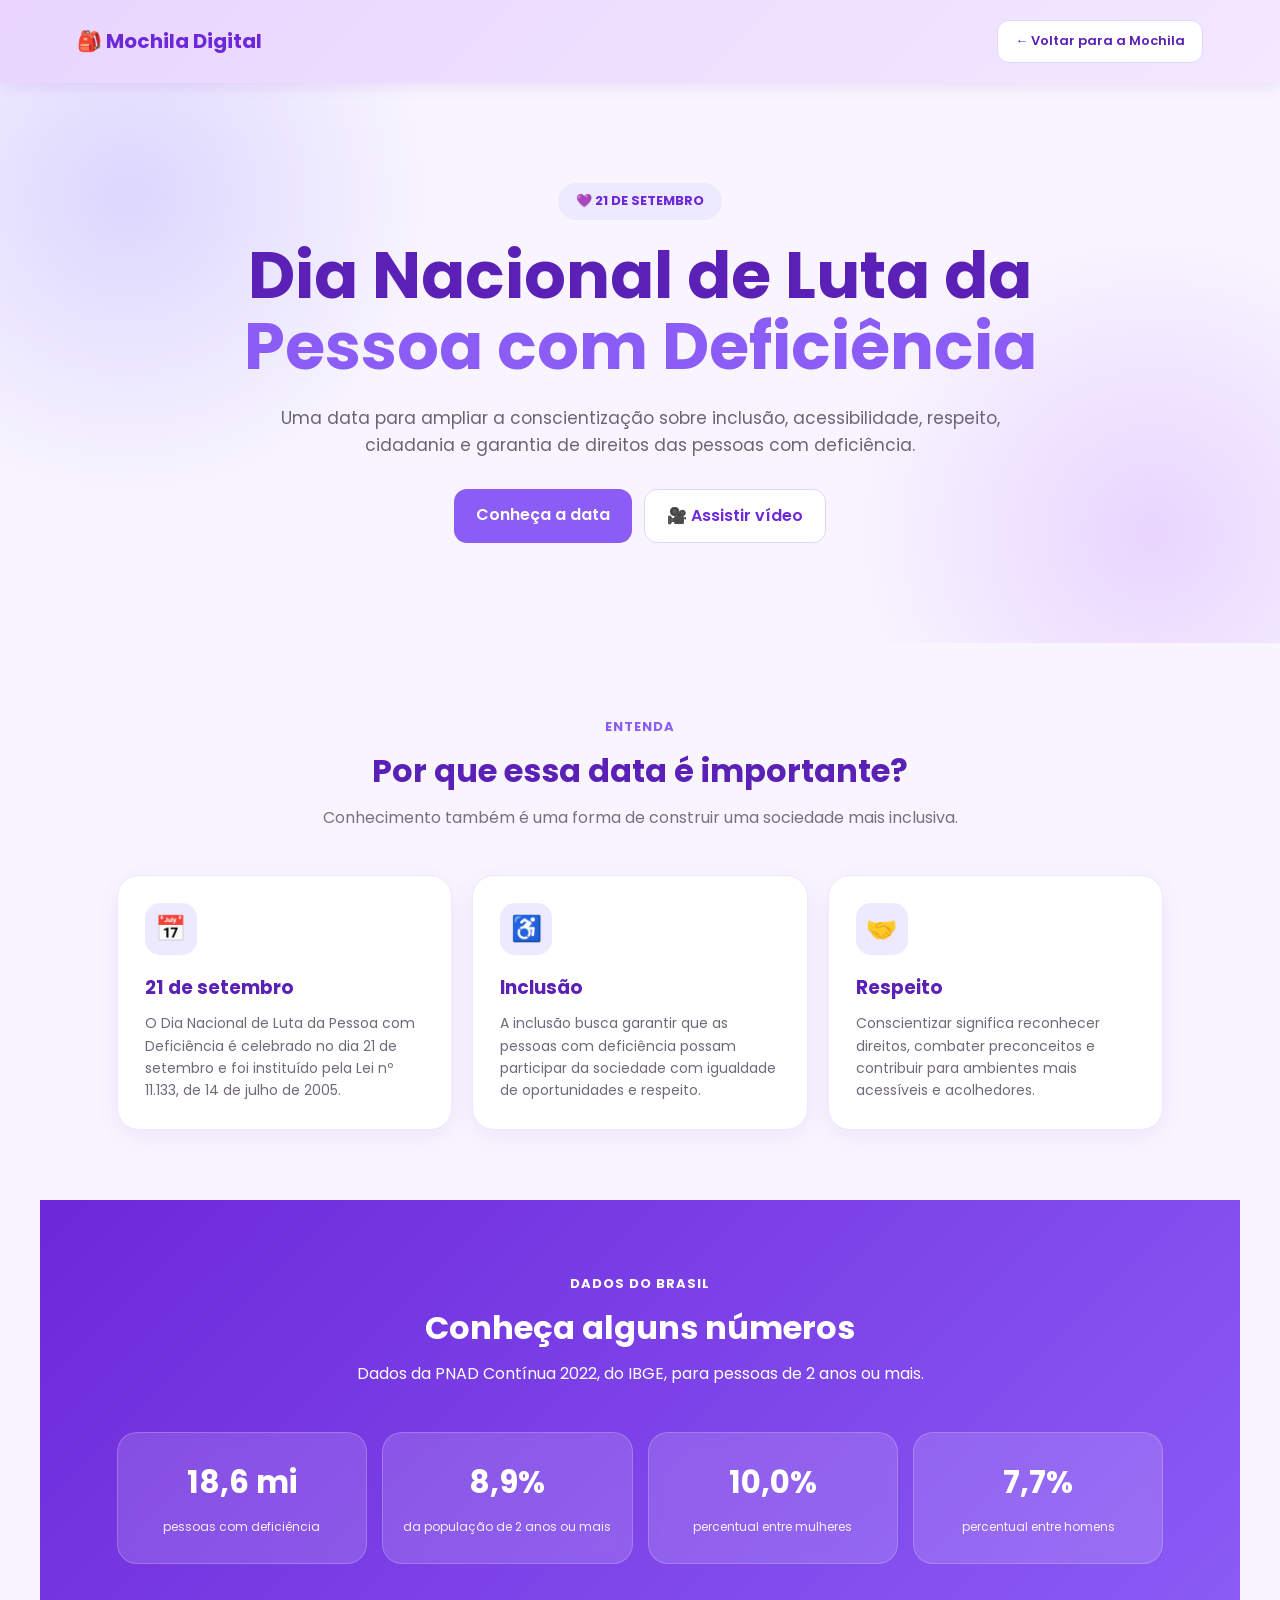
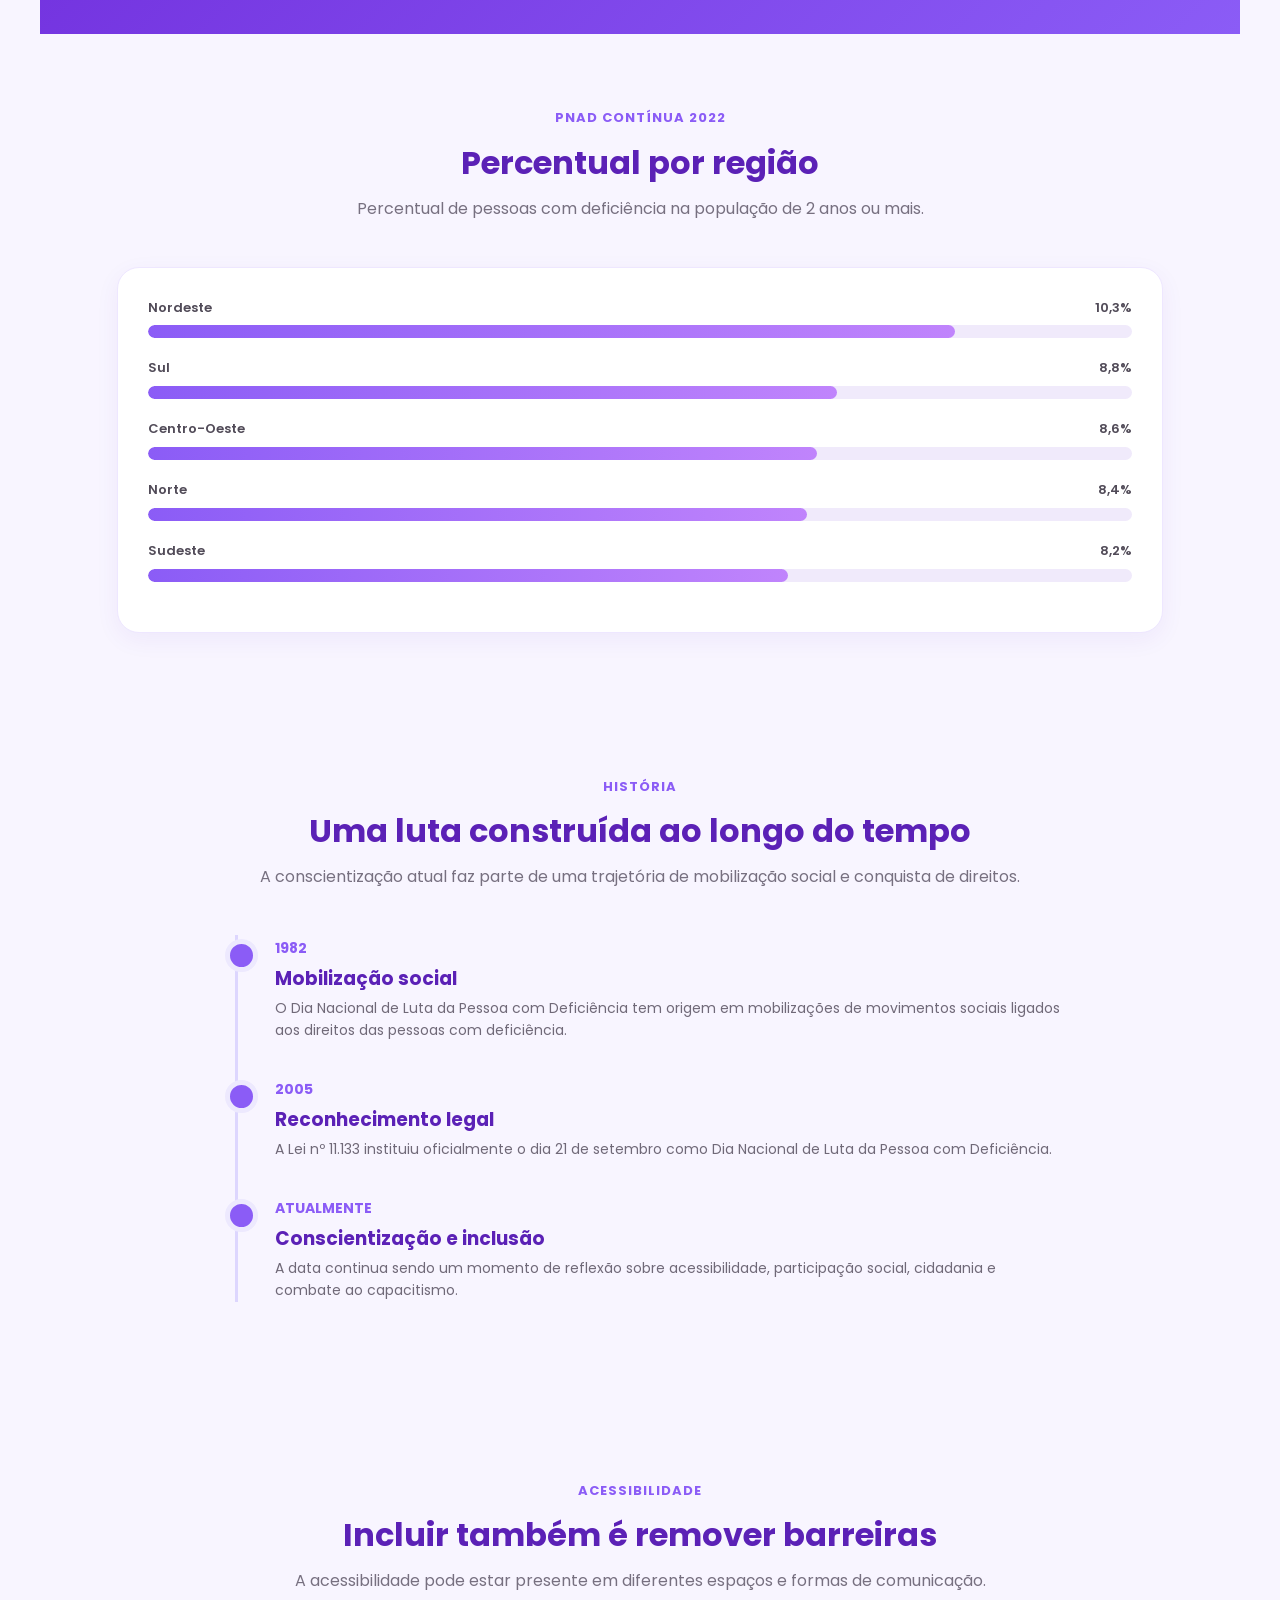
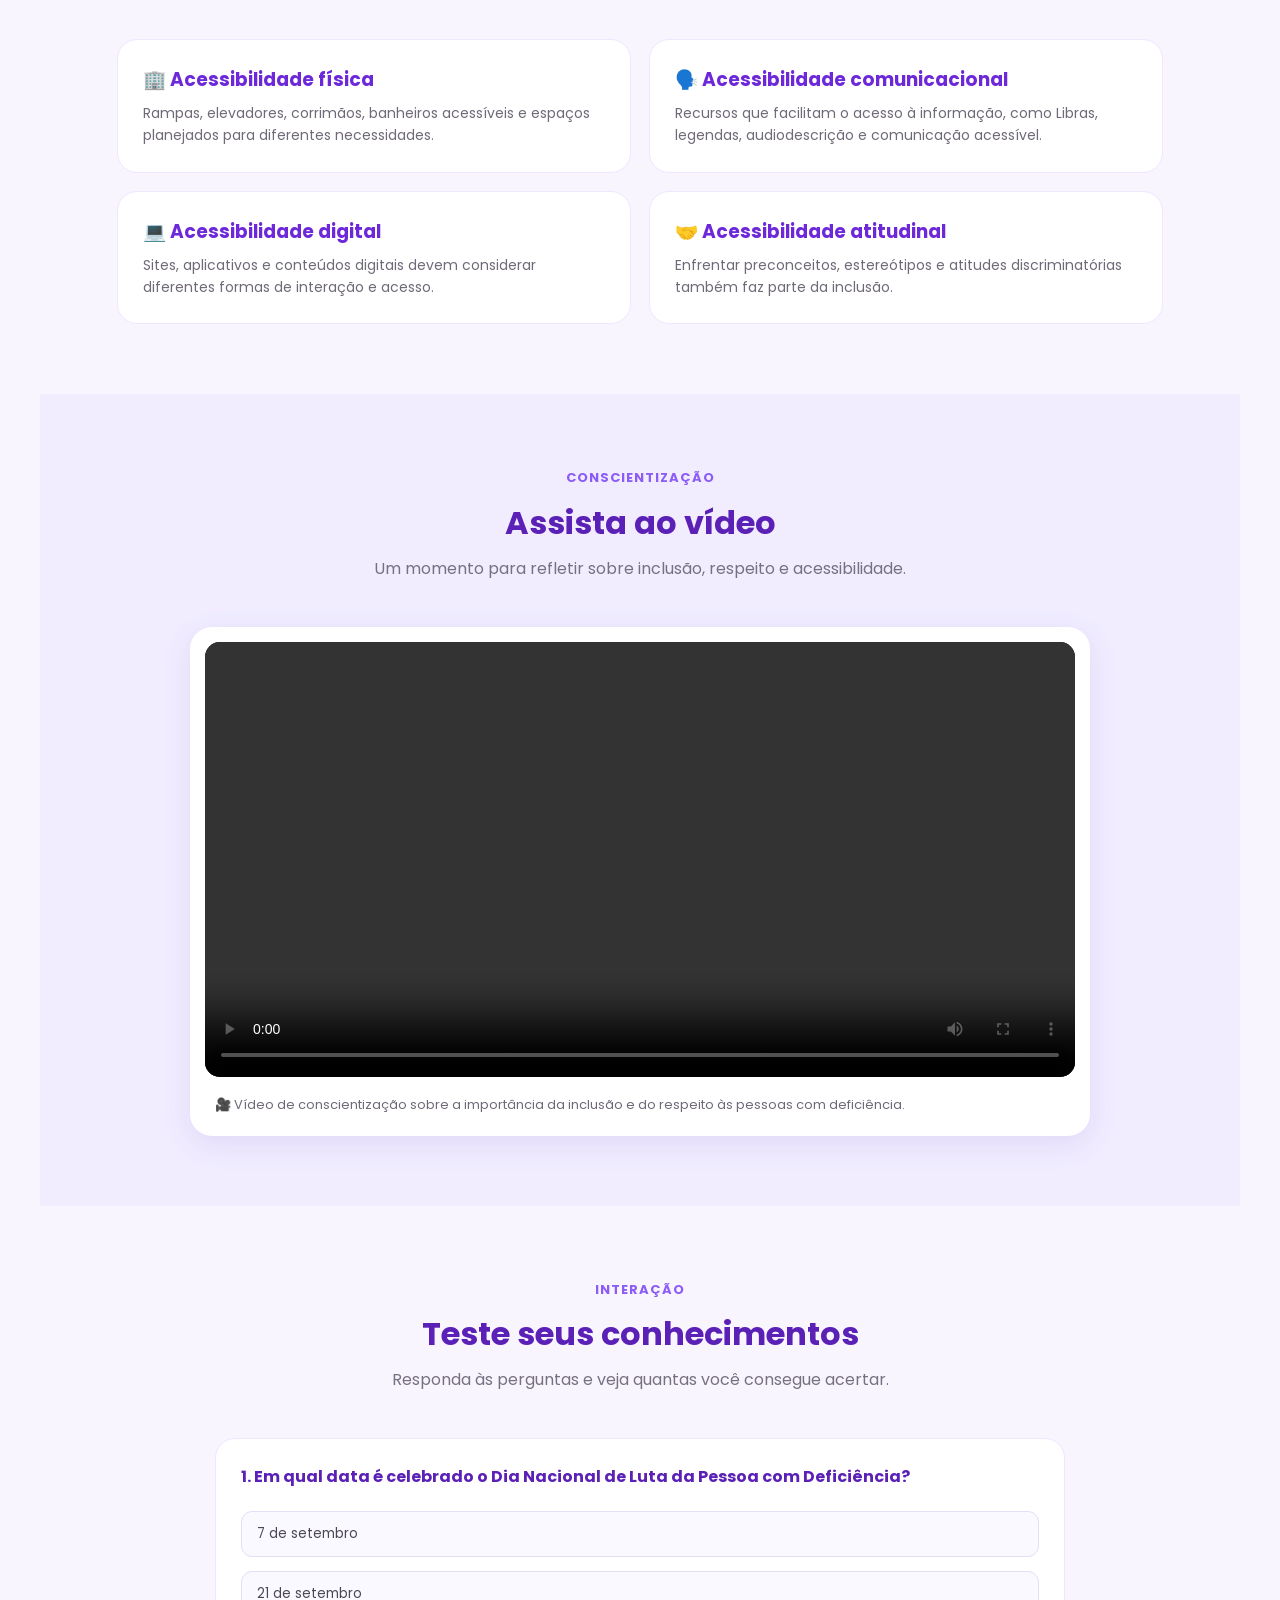
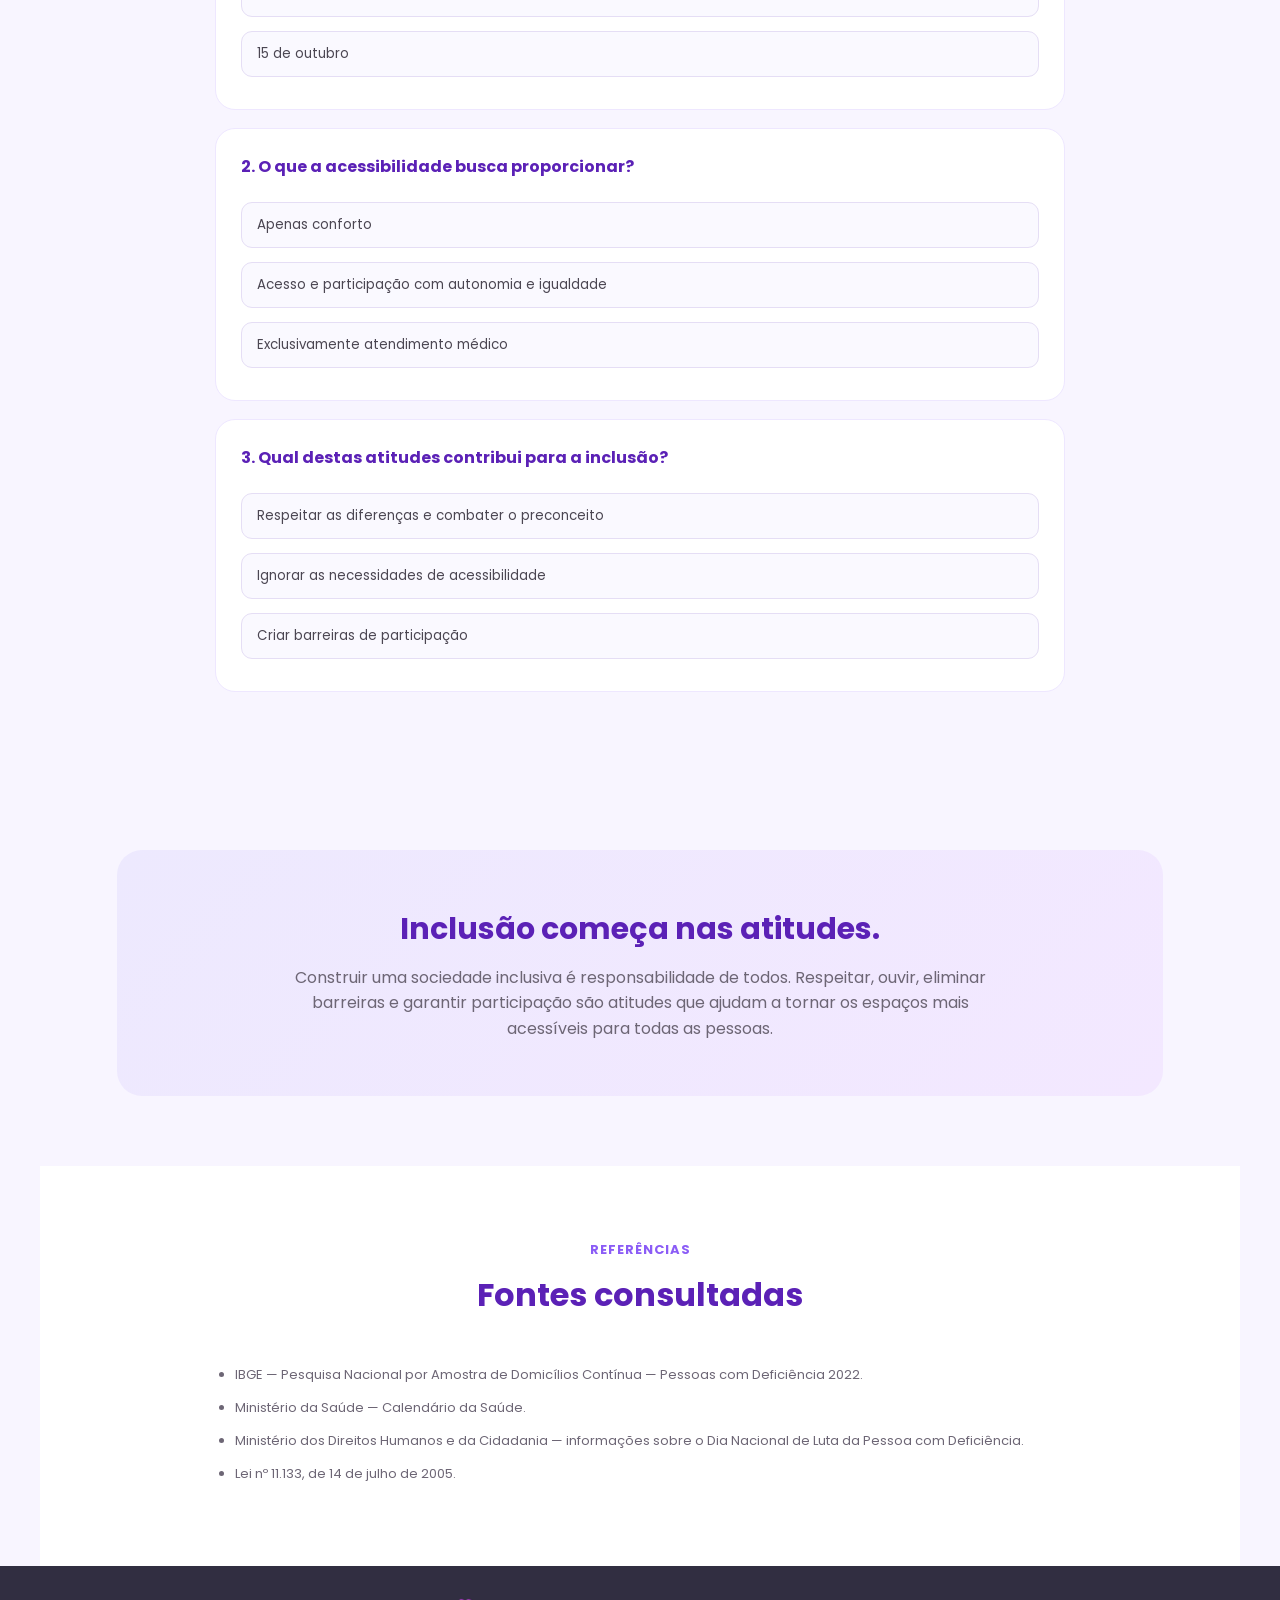
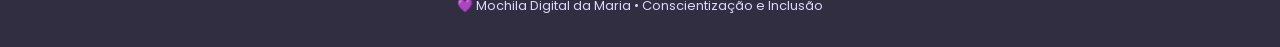
==== conscientizacao.html @ 22b61b8a "Update print statement from 'Hello' to 'Goodbye'" ====
<!DOCTYPE html>
<html lang="pt-BR">

<head>

<meta charset="UTF-8">
<meta name="viewport" content="width=device-width, initial-scale=1.0">

<title>Conscientização e Inclusão | Mochila Digital</title>

<link href="https://fonts.googleapis.com/css2?family=Poppins:wght@300;400;500;600;700&display=swap" rel="stylesheet">

<style>

/* =========================
   CONFIGURAÇÕES GERAIS
========================= */

*{
    margin:0;
    padding:0;
    box-sizing:border-box;
    font-family:'Poppins', sans-serif;
}

html{
    scroll-behavior:smooth;
}

body{
    background:#f8f5ff;
    color:#312e41;
    line-height:1.6;
}


/* =========================
   CABEÇALHO
========================= */

header{
    background:linear-gradient(
        135deg,
        #e9d5ff,
        #f3e8ff
    );

    padding:20px 6%;

    position:sticky;
    top:0;
    z-index:1000;

    box-shadow:
    0 3px 15px rgba(91,33,182,.10);
}

.nav{
    max-width:1250px;
    margin:auto;

    display:flex;
    justify-content:space-between;
    align-items:center;

    gap:20px;
}

.logo{
    color:#6d28d9;
    font-size:20px;
    font-weight:700;
}

.voltar{
    text-decoration:none;
    color:#5b21b6;

    background:white;

    padding:10px 17px;

    border-radius:12px;

    font-size:13px;
    font-weight:600;

    border:1px solid #ddd6fe;

    transition:.2s;
}

.voltar:hover{
    background:#ede9fe;
    transform:translateY(-2px);
}


/* =========================
   HERO
========================= */

.hero{

    min-height:560px;

    display:flex;
    align-items:center;
    justify-content:center;

    text-align:center;

    padding:80px 6%;

    background:

    radial-gradient(
        circle at 10% 20%,
        #ddd6fe 0,
        transparent 25%
    ),

    radial-gradient(
        circle at 90% 80%,
        #e9d5ff 0,
        transparent 25%
    ),

    #f8f5ff;
}

.hero-content{
    max-width:950px;
}

.tag{

    display:inline-block;

    background:#ede9fe;

    color:#6d28d9;

    padding:8px 18px;

    border-radius:30px;

    font-size:13px;
    font-weight:700;

    margin-bottom:20px;
}

.hero h1{

    font-size:clamp(
        36px,
        6vw,
        65px
    );

    line-height:1.1;

    color:#5b21b6;

    margin-bottom:22px;
}

.hero h1 span{
    color:#8b5cf6;
}

.hero p{

    max-width:780px;

    margin:auto;

    color:#6b6475;

    font-size:17px;
}

.hero-buttons{

    margin-top:30px;

    display:flex;

    justify-content:center;

    gap:12px;

    flex-wrap:wrap;
}

.btn{

    display:inline-block;

    text-decoration:none;

    background:#8b5cf6;

    color:white;

    padding:13px 22px;

    border-radius:13px;

    font-weight:600;

    border:none;

    cursor:pointer;

    transition:.2s;
}

.btn:hover{

    background:#7c3aed;

    transform:translateY(-2px);
}

.btn-secundario{

    background:white;

    color:#6d28d9;

    border:1px solid #ddd6fe;
}

.btn-secundario:hover{
    background:#f5f3ff;
}


/* =========================
   CONTAINERS
========================= */

.container{

    max-width:1200px;

    margin:auto;

    padding:70px 6%;
}

.titulo{

    text-align:center;

    margin-bottom:45px;
}

.titulo span{

    color:#8b5cf6;

    font-size:13px;

    font-weight:700;

    text-transform:uppercase;

    letter-spacing:1px;
}

.titulo h2{

    color:#5b21b6;

    font-size:32px;

    margin-top:7px;
}

.titulo p{

    color:#777080;

    margin-top:8px;
}


/* =========================
   CARDS
========================= */

.cards{

    display:grid;

    grid-template-columns:
    repeat(3,1fr);

    gap:20px;
}

.card{

    background:white;

    border:1px solid #eee7ff;

    border-radius:22px;

    padding:27px;

    box-shadow:
    0 7px 25px rgba(91,33,182,.07);

    transition:.25s;
}

.card:hover{

    transform:translateY(-5px);

    box-shadow:
    0 12px 30px rgba(91,33,182,.12);
}

.icone{

    width:52px;
    height:52px;

    display:flex;

    align-items:center;
    justify-content:center;

    border-radius:15px;

    background:#ede9fe;

    font-size:25px;

    margin-bottom:18px;
}

.card h3{

    color:#5b21b6;

    margin-bottom:9px;
}

.card p{

    color:#706978;

    font-size:14px;
}


/* =========================
   ESTATÍSTICAS
========================= */

.estatisticas{

    background:
    linear-gradient(
        135deg,
        #6d28d9,
        #8b5cf6
    );

    color:white;
}

.estatisticas .titulo h2,
.estatisticas .titulo p,
.estatisticas .titulo span{

    color:white;
}

.numeros{

    display:grid;

    grid-template-columns:
    repeat(4,1fr);

    gap:15px;
}

.numero{

    background:
    rgba(255,255,255,.14);

    border:
    1px solid rgba(255,255,255,.20);

    border-radius:20px;

    padding:25px 15px;

    text-align:center;

    backdrop-filter:blur(5px);
}

.numero strong{

    display:block;

    font-size:31px;

    margin-bottom:5px;
}

.numero span{

    font-size:12px;

    opacity:.9;
}


/* =========================
   GRÁFICO
========================= */

.grafico-box{

    background:white;

    padding:30px;

    border-radius:22px;

    border:1px solid #eee7ff;

    box-shadow:
    0 7px 25px rgba(91,33,182,.06);
}

.barra-item{
    margin-bottom:20px;
}

.barra-topo{

    display:flex;

    justify-content:space-between;

    margin-bottom:7px;

    font-size:13px;

    font-weight:600;

    color:#514b58;
}

.barra-fundo{

    width:100%;

    height:13px;

    background:#f0eafb;

    border-radius:20px;

    overflow:hidden;
}

.barra{

    height:100%;

    width:0;

    background:
    linear-gradient(
        90deg,
        #8b5cf6,
        #c084fc
    );

    border-radius:20px;

    transition:
    width 1.2s ease;
}


/* =========================
   LINHA DO TEMPO
========================= */

.linha{

    position:relative;

    max-width:850px;

    margin:auto;
}

.linha::before{

    content:"";

    position:absolute;

    left:20px;

    top:0;

    bottom:0;

    width:3px;

    background:#ddd6fe;
}

.evento{

    position:relative;

    padding-left:60px;

    margin-bottom:35px;
}

.evento::before{

    content:"";

    position:absolute;

    left:10px;

    top:4px;

    width:23px;

    height:23px;

    border-radius:50%;

    background:#8b5cf6;

    border:5px solid #ede9fe;
}

.ano{

    color:#8b5cf6;

    font-weight:700;

    font-size:14px;
}

.evento h3{

    color:#5b21b6;

    margin:3px 0;
}

.evento p{

    color:#706978;

    font-size:14px;
}


/* =========================
   ACESSIBILIDADE
========================= */

.acessibilidade{

    display:grid;

    grid-template-columns:
    repeat(2,1fr);

    gap:18px;
}

.acess-card{

    padding:25px;

    border-radius:20px;

    background:#fff;

    border:1px solid #eee7ff;

    transition:.2s;
}

.acess-card:hover{

    border-color:#c4b5fd;

    transform:translateY(-3px);
}

.acess-card h3{

    color:#6d28d9;

    margin-bottom:7px;
}

.acess-card p{

    font-size:14px;

    color:#706978;
}


/* =========================
   VÍDEO
========================= */

.video-area{

    background:#f1edff;
}

.video-box{

    max-width:900px;

    margin:auto;

    background:white;

    border-radius:22px;

    padding:15px;

    box-shadow:
    0 8px 30px rgba(91,33,182,.10);
}

.video-box video{

    width:100%;

    display:block;

    border-radius:15px;

    background:#171222;
}

.video-legenda{

    padding:18px 10px 5px;

    color:#706978;

    font-size:13px;
}


/* =========================
   QUIZ
========================= */

.quiz{

    max-width:850px;

    margin:auto;
}

.pergunta{

    background:white;

    border:1px solid #eee7ff;

    padding:25px;

    border-radius:20px;

    margin-bottom:18px;
}

.pergunta h3{

    color:#5b21b6;

    font-size:16px;

    margin-bottom:15px;
}

.opcao{

    width:100%;

    text-align:left;

    margin:7px 0;

    background:#faf9ff;

    color:#4b4652;

    border:1px solid #e5def5;

    padding:12px 15px;

    border-radius:11px;

    cursor:pointer;

    transition:.2s;
}

.opcao:hover{

    background:#ede9fe;

    border-color:#c4b5fd;
}

.opcao.certa{

    background:#dcfce7;

    border-color:#86efac;
}

.opcao.errada{

    background:#fee2e2;

    border-color:#fca5a5;
}

.opcao:disabled{

    cursor:default;
}

.resultado{

    text-align:center;

    background:#ede9fe;

    color:#5b21b6;

    padding:20px;

    border-radius:18px;

    margin-top:20px;

    display:none;
}

.resultado strong{

    font-size:25px;
}


/* =========================
   MENSAGEM FINAL
========================= */

.mensagem{

    text-align:center;

    background:
    linear-gradient(
        135deg,
        #ede9fe,
        #f3e8ff
    );

    border-radius:25px;

    padding:55px 25px;
}

.mensagem h2{

    color:#5b21b6;

    font-size:30px;

    margin-bottom:12px;
}

.mensagem p{

    max-width:700px;

    margin:auto;

    color:#6d6675;
}


/* =========================
   FONTES
========================= */

.fontes{

    background:white;
}

.fontes ul{

    max-width:850px;

    margin:auto;

    padding-left:20px;
}

.fontes li{

    margin-bottom:12px;

    color:#6d6675;

    font-size:13px;
}

.fontes a{

    color:#6d28d9;
}


/* =========================
   RODAPÉ
========================= */

footer{

    background:#312e41;

    color:#ddd6fe;

    text-align:center;

    padding:30px 20px;

    font-size:13px;
}


/* =========================
   RESPONSIVO
========================= */

@media(max-width:900px){

    .cards{
        grid-template-columns:1fr;
    }

    .numeros{
        grid-template-columns:
        repeat(2,1fr);
    }

}

@media(max-width:650px){

    .nav{
        flex-direction:column;
    }

    .hero{
        min-height:500px;
        padding:60px 6%;
    }

    .acessibilidade{
        grid-template-columns:1fr;
    }

    .numeros{
        grid-template-columns:
        repeat(2,1fr);
    }

    .container{
        padding:55px 6%;
    }

}

</style>

</head>


<body>


<!-- =========================
     CABEÇALHO
========================= -->

<header>

    <div class="nav">

        <div class="logo">
            🎒 Mochila Digital
        </div>

        <a
            href="index.html"
            class="voltar"
        >
            ← Voltar para a Mochila
        </a>

    </div>

</header>


<!-- =========================
     HERO
========================= -->

<section class="hero">

    <div class="hero-content">

        <span class="tag">
            💜 21 DE SETEMBRO
        </span>

        <h1>
            Dia Nacional de Luta da
            <span>Pessoa com Deficiência</span>
        </h1>

        <p>
            Uma data para ampliar a conscientização sobre
            inclusão, acessibilidade, respeito, cidadania
            e garantia de direitos das pessoas com deficiência.
        </p>

        <div class="hero-buttons">

            <a
                href="#sobre"
                class="btn"
            >
                Conheça a data
            </a>

            <a
                href="#video"
                class="btn btn-secundario"
            >
                🎥 Assistir vídeo
            </a>

        </div>

    </div>

</section>


<!-- =========================
     SOBRE A DATA
========================= -->

<section
    class="container"
    id="sobre"
>

    <div class="titulo">

        <span>ENTENDA</span>

        <h2>
            Por que essa data é importante?
        </h2>

        <p>
            Conhecimento também é uma forma de construir
            uma sociedade mais inclusiva.
        </p>

    </div>


    <div class="cards">


        <div class="card">

            <div class="icone">
                📅
            </div>

            <h3>
                21 de setembro
            </h3>

            <p>
                O Dia Nacional de Luta da Pessoa com Deficiência
                é celebrado no dia 21 de setembro e foi instituído
                pela Lei nº 11.133, de 14 de julho de 2005.
            </p>

        </div>


        <div class="card">

            <div class="icone">
                ♿
            </div>

            <h3>
                Inclusão
            </h3>

            <p>
                A inclusão busca garantir que as pessoas com
                deficiência possam participar da sociedade com
                igualdade de oportunidades e respeito.
            </p>

        </div>


        <div class="card">

            <div class="icone">
                🤝
            </div>

            <h3>
                Respeito
            </h3>

            <p>
                Conscientizar significa reconhecer direitos,
                combater preconceitos e contribuir para ambientes
                mais acessíveis e acolhedores.
            </p>

        </div>


    </div>

</section>


<!-- =========================
     ESTATÍSTICAS
========================= -->

<section class="container estatisticas">

    <div class="titulo">

        <span>
            DADOS DO BRASIL
        </span>

        <h2>
            Conheça alguns números
        </h2>

        <p>
            Dados da PNAD Contínua 2022, do IBGE,
            para pessoas de 2 anos ou mais.
        </p>

    </div>


    <div class="numeros">


        <div class="numero">

            <strong>
                18,6 mi
            </strong>

            <span>
                pessoas com deficiência
            </span>

        </div>


        <div class="numero">

            <strong>
                8,9%
            </strong>

            <span>
                da população de 2 anos ou mais
            </span>

        </div>


        <div class="numero">

            <strong>
                10,0%
            </strong>

            <span>
                percentual entre mulheres
            </span>

        </div>


        <div class="numero">

            <strong>
                7,7%
            </strong>

            <span>
                percentual entre homens
            </span>

        </div>


    </div>

</section>


<!-- =========================
     GRÁFICO
========================= -->

<section class="container">

    <div class="titulo">

        <span>
            PNAD CONTÍNUA 2022
        </span>

        <h2>
            Percentual por região
        </h2>

        <p>
            Percentual de pessoas com deficiência
            na população de 2 anos ou mais.
        </p>

    </div>


    <div class="grafico-box">


        <div class="barra-item">

            <div class="barra-topo">

                <span>
                    Nordeste
                </span>

                <span>
                    10,3%
                </span>

            </div>

            <div class="barra-fundo">

                <div
                    class="barra"
                    data-width="82%"
                ></div>

            </div>

        </div>


        <div class="barra-item">

            <div class="barra-topo">

                <span>
                    Sul
                </span>

                <span>
                    8,8%
                </span>

            </div>

            <div class="barra-fundo">

                <div
                    class="barra"
                    data-width="70%"
                ></div>

            </div>

        </div>


        <div class="barra-item">

            <div class="barra-topo">

                <span>
                    Centro-Oeste
                </span>

                <span>
                    8,6%
                </span>

            </div>

            <div class="barra-fundo">

                <div
                    class="barra"
                    data-width="68%"
                ></div>

            </div>

        </div>


        <div class="barra-item">

            <div class="barra-topo">

                <span>
                    Norte
                </span>

                <span>
                    8,4%
                </span>

            </div>

            <div class="barra-fundo">

                <div
                    class="barra"
                    data-width="67%"
                ></div>

            </div>

        </div>


        <div class="barra-item">

            <div class="barra-topo">

                <span>
                    Sudeste
                </span>

                <span>
                    8,2%
                </span>

            </div>

            <div class="barra-fundo">

                <div
                    class="barra"
                    data-width="65%"
                ></div>

            </div>

        </div>


    </div>

</section>


<!-- =========================
     LINHA DO TEMPO
========================= -->

<section class="container">

    <div class="titulo">

        <span>
            HISTÓRIA
        </span>

        <h2>
            Uma luta construída ao longo do tempo
        </h2>

        <p>
            A conscientização atual faz parte de uma trajetória
            de mobilização social e conquista de direitos.
        </p>

    </div>


    <div class="linha">


        <div class="evento">

            <span class="ano">
                1982
            </span>

            <h3>
                Mobilização social
            </h3>

            <p>
                O Dia Nacional de Luta da Pessoa com Deficiência
                tem origem em mobilizações de movimentos sociais
                ligados aos direitos das pessoas com deficiência.
            </p>

        </div>


        <div class="evento">

            <span class="ano">
                2005
            </span>

            <h3>
                Reconhecimento legal
            </h3>

            <p>
                A Lei nº 11.133 instituiu oficialmente o dia
                21 de setembro como Dia Nacional de Luta da
                Pessoa com Deficiência.
            </p>

        </div>


        <div class="evento">

            <span class="ano">
                ATUALMENTE
            </span>

            <h3>
                Conscientização e inclusão
            </h3>

            <p>
                A data continua sendo um momento de reflexão
                sobre acessibilidade, participação social,
                cidadania e combate ao capacitismo.
            </p>

        </div>


    </div>

</section>


<!-- =========================
     ACESSIBILIDADE
========================= -->

<section class="container">

    <div class="titulo">

        <span>
            ACESSIBILIDADE
        </span>

        <h2>
            Incluir também é remover barreiras
        </h2>

        <p>
            A acessibilidade pode estar presente em diferentes
            espaços e formas de comunicação.
        </p>

    </div>


    <div class="acessibilidade">


        <div class="acess-card">

            <h3>
                🏢 Acessibilidade física
            </h3>

            <p>
                Rampas, elevadores, corrimãos, banheiros acessíveis
                e espaços planejados para diferentes necessidades.
            </p>

        </div>


        <div class="acess-card">

            <h3>
                🗣️ Acessibilidade comunicacional
            </h3>

            <p>
                Recursos que facilitam o acesso à informação,
                como Libras, legendas, audiodescrição e comunicação
                acessível.
            </p>

        </div>


        <div class="acess-card">

            <h3>
                💻 Acessibilidade digital
            </h3>

            <p>
                Sites, aplicativos e conteúdos digitais devem
                considerar diferentes formas de interação e acesso.
            </p>

        </div>


        <div class="acess-card">

            <h3>
                🤝 Acessibilidade atitudinal
            </h3>

            <p>
                Enfrentar preconceitos, estereótipos e atitudes
                discriminatórias também faz parte da inclusão.
            </p>

        </div>


    </div>

</section>


<!-- =========================
     VÍDEO
========================= -->

<section
    class="container video-area"
    id="video"
>

    <div class="titulo">

        <span>
            CONSCIENTIZAÇÃO
        </span>

        <h2>
            Assista ao vídeo
        </h2>

        <p>
            Um momento para refletir sobre inclusão,
            respeito e acessibilidade.
        </p>

    </div>


    <div class="video-box">

        <!--
            COLOQUE O VÍDEO NA MESMA PASTA
            DESTE ARQUIVO.

            NOME DO ARQUIVO:
            video-conscientizacao.mp4
        -->

        <video controls>

            <source
                src="video-conscientizacao.mp4"
                type="video/mp4"
            >

            Seu navegador não consegue reproduzir este vídeo.

        </video>


        <div class="video-legenda">

            🎥 Vídeo de conscientização sobre a importância
            da inclusão e do respeito às pessoas com deficiência.

        </div>

    </div>

</section>


<!-- =========================
     QUIZ
========================= -->

<section class="container">

    <div class="titulo">

        <span>
            INTERAÇÃO
        </span>

        <h2>
            Teste seus conhecimentos
        </h2>

        <p>
            Responda às perguntas e veja quantas você consegue acertar.
        </p>

    </div>


    <div class="quiz">


        <div class="pergunta">

            <h3>
                1. Em qual data é celebrado o Dia Nacional de
                Luta da Pessoa com Deficiência?
            </h3>


            <button
                class="opcao"
                onclick="responder(this,false)"
            >
                7 de setembro
            </button>


            <button
                class="opcao"
                onclick="responder(this,true)"
            >
                21 de setembro
            </button>


            <button
                class="opcao"
                onclick="responder(this,false)"
            >
                15 de outubro
            </button>

        </div>


        <div class="pergunta">

            <h3>
                2. O que a acessibilidade busca proporcionar?
            </h3>


            <button
                class="opcao"
                onclick="responder(this,false)"
            >
                Apenas conforto
            </button>


            <button
                class="opcao"
                onclick="responder(this,true)"
            >
                Acesso e participação com autonomia e igualdade
            </button>


            <button
                class="opcao"
                onclick="responder(this,false)"
            >
                Exclusivamente atendimento médico
            </button>

        </div>


        <div class="pergunta">

            <h3>
                3. Qual destas atitudes contribui para a inclusão?
            </h3>


            <button
                class="opcao"
                onclick="responder(this,true)"
            >
                Respeitar as diferenças e combater o preconceito
            </button>


            <button
                class="opcao"
                onclick="responder(this,false)"
            >
                Ignorar as necessidades de acessibilidade
            </button>


            <button
                class="opcao"
                onclick="responder(this,false)"
            >
                Criar barreiras de participação
            </button>

        </div>


        <div
            class="resultado"
            id="resultado"
        >

            Você acertou:

            <strong id="pontuacao">
                0
            </strong>

            de 3 perguntas! 💜

        </div>


    </div>

</section>


<!-- =========================
     MENSAGEM FINAL
========================= -->

<section class="container">

    <div class="mensagem">

        <h2>
            Inclusão começa nas atitudes.
        </h2>

        <p>
            Construir uma sociedade inclusiva é responsabilidade
            de todos. Respeitar, ouvir, eliminar barreiras e
            garantir participação são atitudes que ajudam a tornar
            os espaços mais acessíveis para todas as pessoas.
        </p>

    </div>

</section>


<!-- =========================
     FONTES
========================= -->

<section class="container fontes">

    <div class="titulo">

        <span>
            REFERÊNCIAS
        </span>

        <h2>
            Fontes consultadas
        </h2>

    </div>


    <ul>

        <li>
            IBGE — Pesquisa Nacional por Amostra de Domicílios
            Contínua — Pessoas com Deficiência 2022.
        </li>

        <li>
            Ministério da Saúde — Calendário da Saúde.
        </li>

        <li>
            Ministério dos Direitos Humanos e da Cidadania —
            informações sobre o Dia Nacional de Luta da Pessoa
            com Deficiência.
        </li>

        <li>
            Lei nº 11.133, de 14 de julho de 2005.
        </li>

    </ul>

</section>


<!-- =========================
     RODAPÉ
========================= -->

<footer>

    💜 Mochila Digital da Maria • Conscientização e Inclusão

</footer>


<script>

/* =========================
   ANIMAÇÃO DAS BARRAS
========================= */

const barras =
document.querySelectorAll(".barra");


const observador =
new IntersectionObserver(

    (entradas)=>{

        entradas.forEach(
            (entrada)=>{

                if(
                    entrada.isIntersecting
                ){

                    entrada.target.style.width =
                        entrada.target.dataset.width;

                }

            }
        );

    },

    {
        threshold:.3
    }

);


barras.forEach(
    (barra)=>{

        observador.observe(barra);

    }
);


/* =========================
   QUIZ
========================= */

let pontos = 0;

let respondidas = 0;


function responder(
    botao,
    certa
){

    const pergunta =
        botao.parentElement;


    if(
        pergunta.dataset.respondida === "true"
    ){

        return;

    }


    pergunta.dataset.respondida =
        "true";


    respondidas++;


    const botoes =
        pergunta.querySelectorAll(
            ".opcao"
        );


    botoes.forEach(
        (item)=>{

            item.disabled = true;

        }
    );


    if(certa){

        botao.classList.add(
            "certa"
        );

        pontos++;

    }

    else{

        botao.classList.add(
            "errada"
        );


        botoes.forEach(
            (item)=>{

                const acao =
                    item.getAttribute(
                        "onclick"
                    );


                if(
                    acao &&
                    acao.includes("true")
                ){

                    item.classList.add(
                        "certa"
                    );

                }

            }
        );

    }


    if(
        respondidas === 3
    ){

        document.getElementById(
            "pontuacao"
        ).textContent = pontos;


        document.getElementById(
            "resultado"
        ).style.display =
            "block";

    }

}

</script>


</body>

</html>
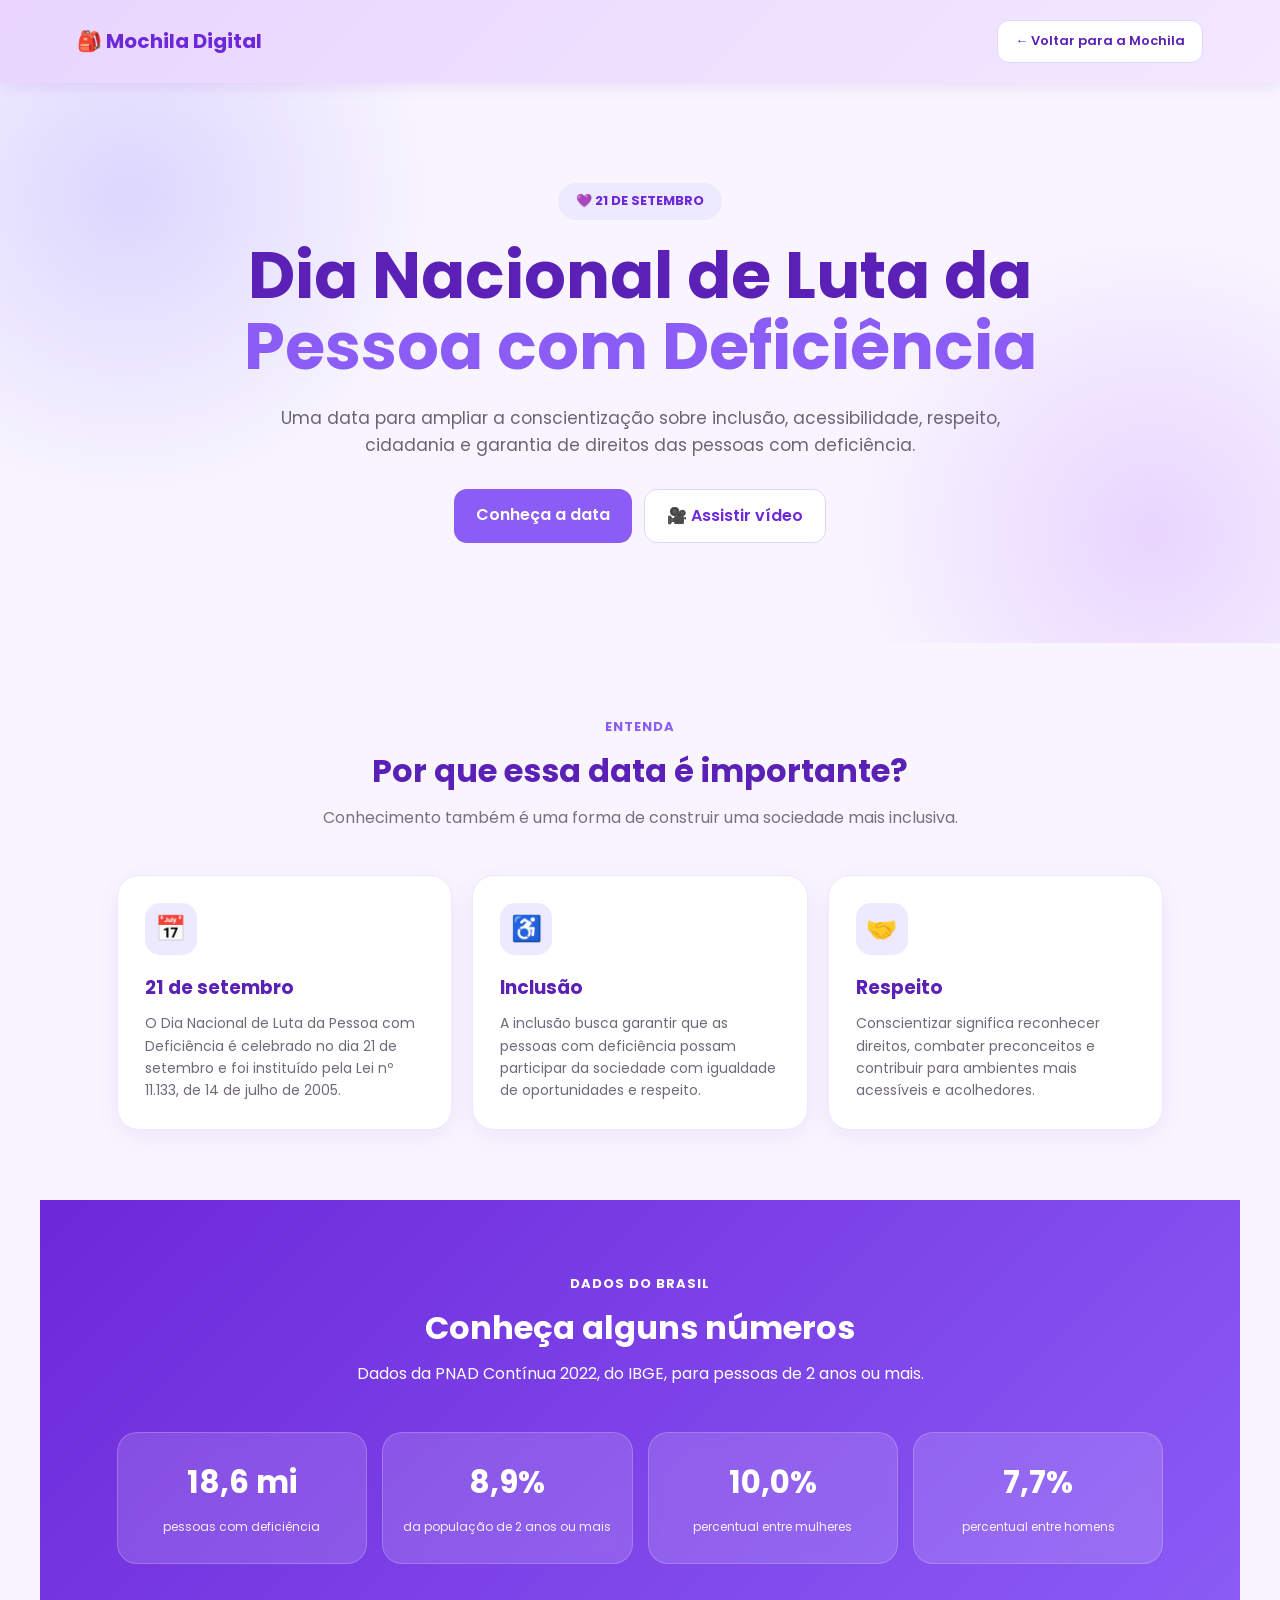
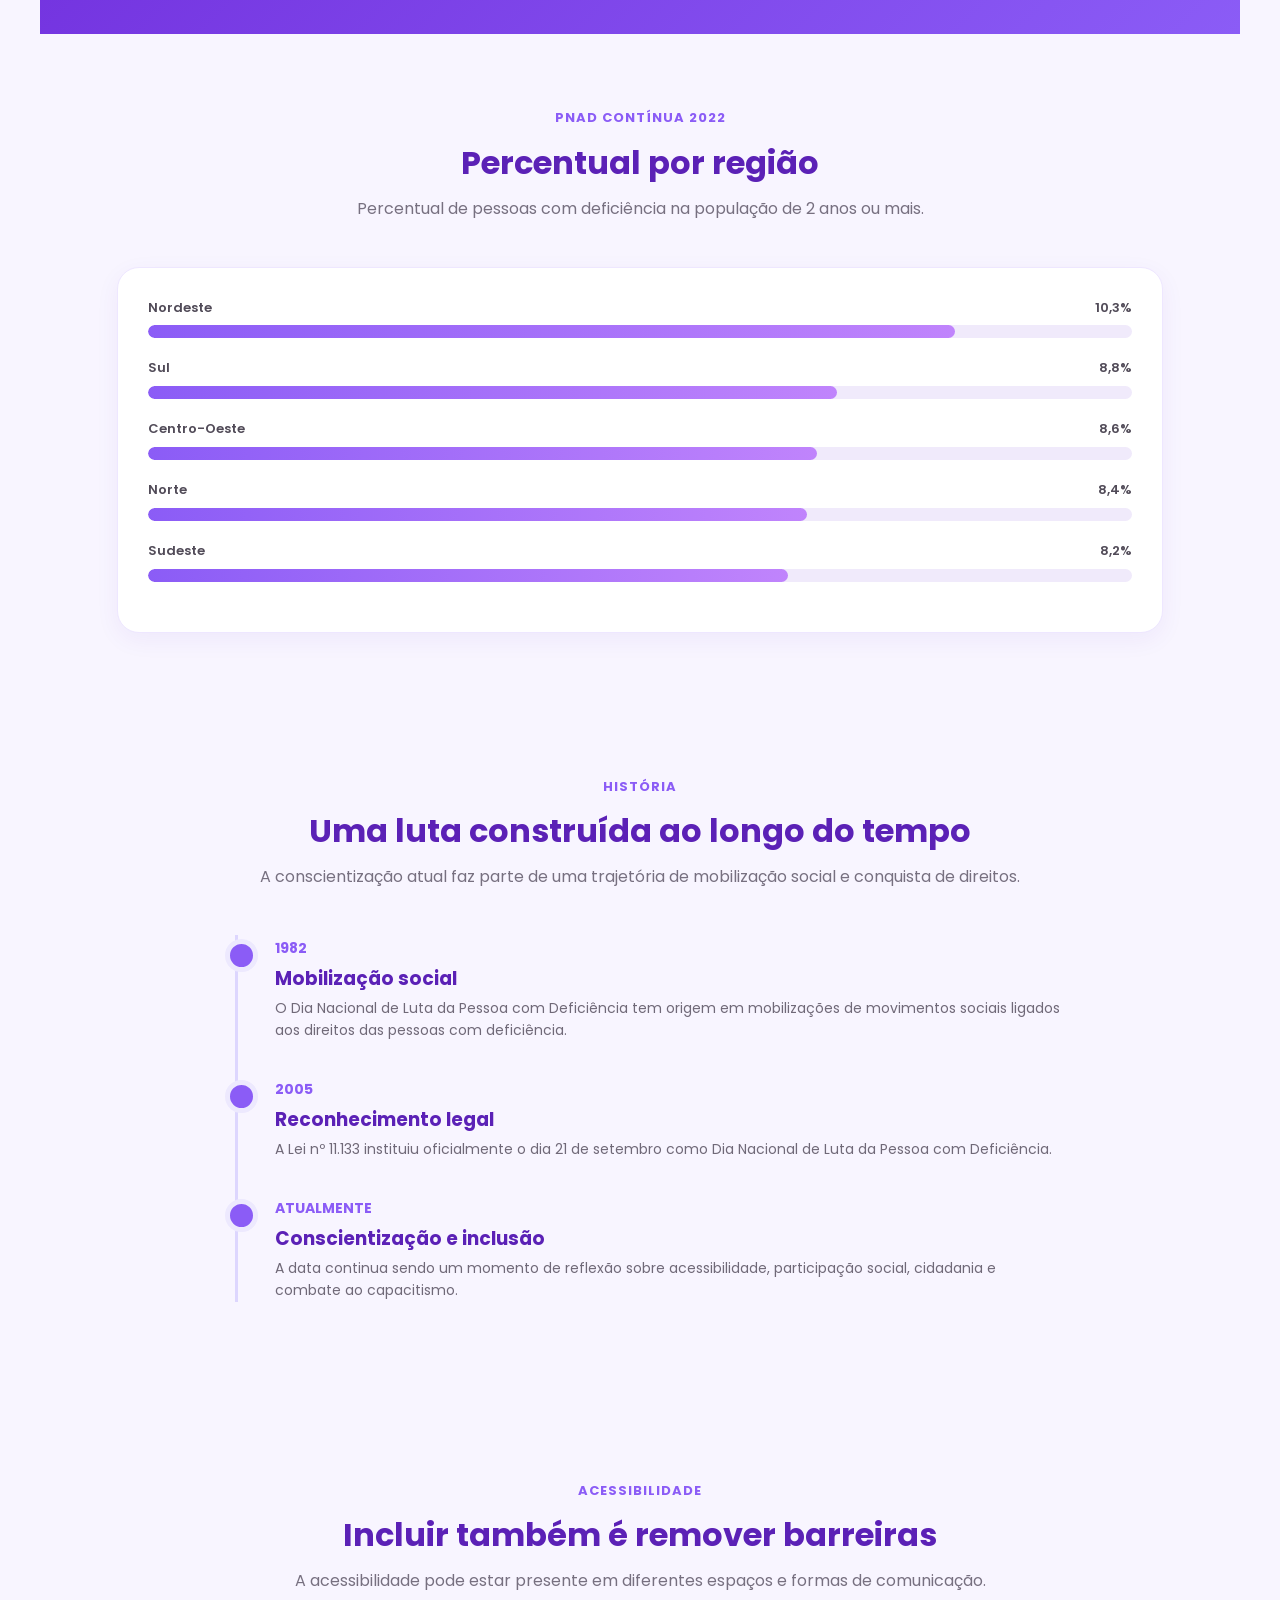
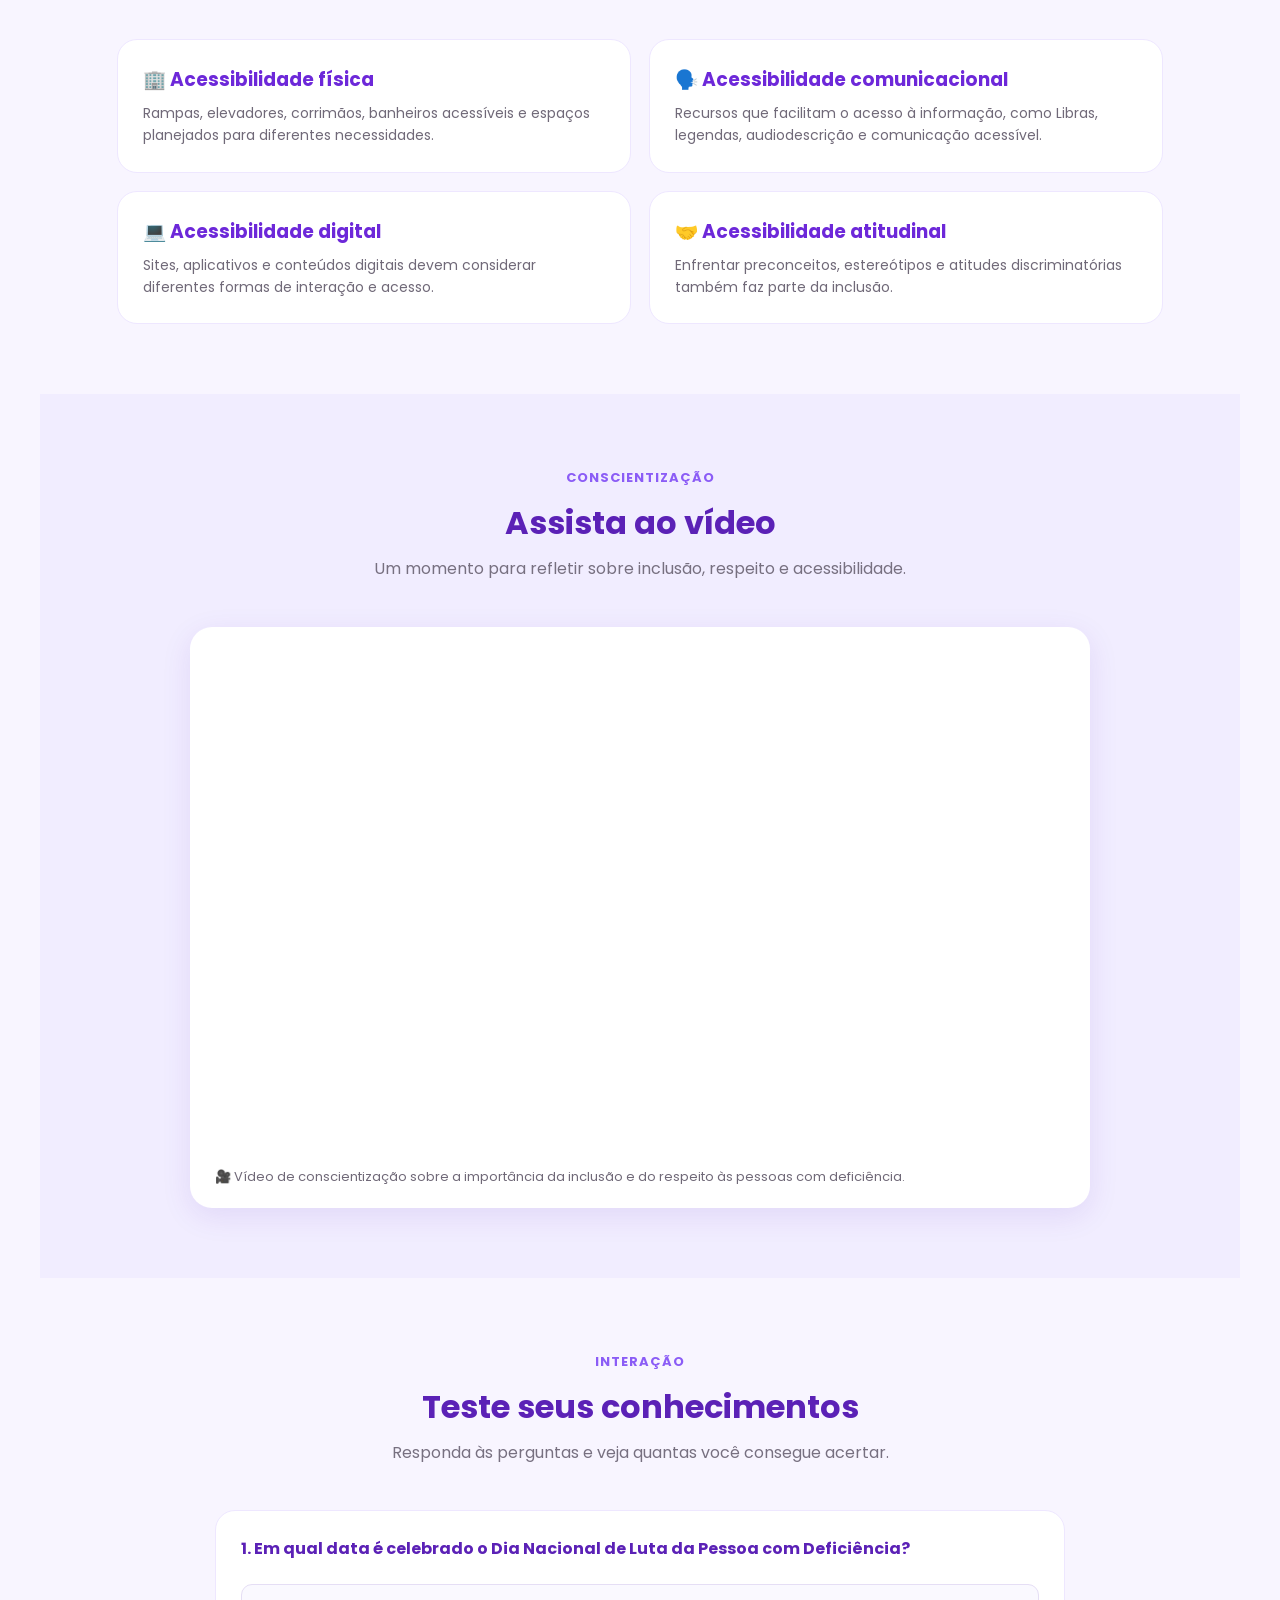
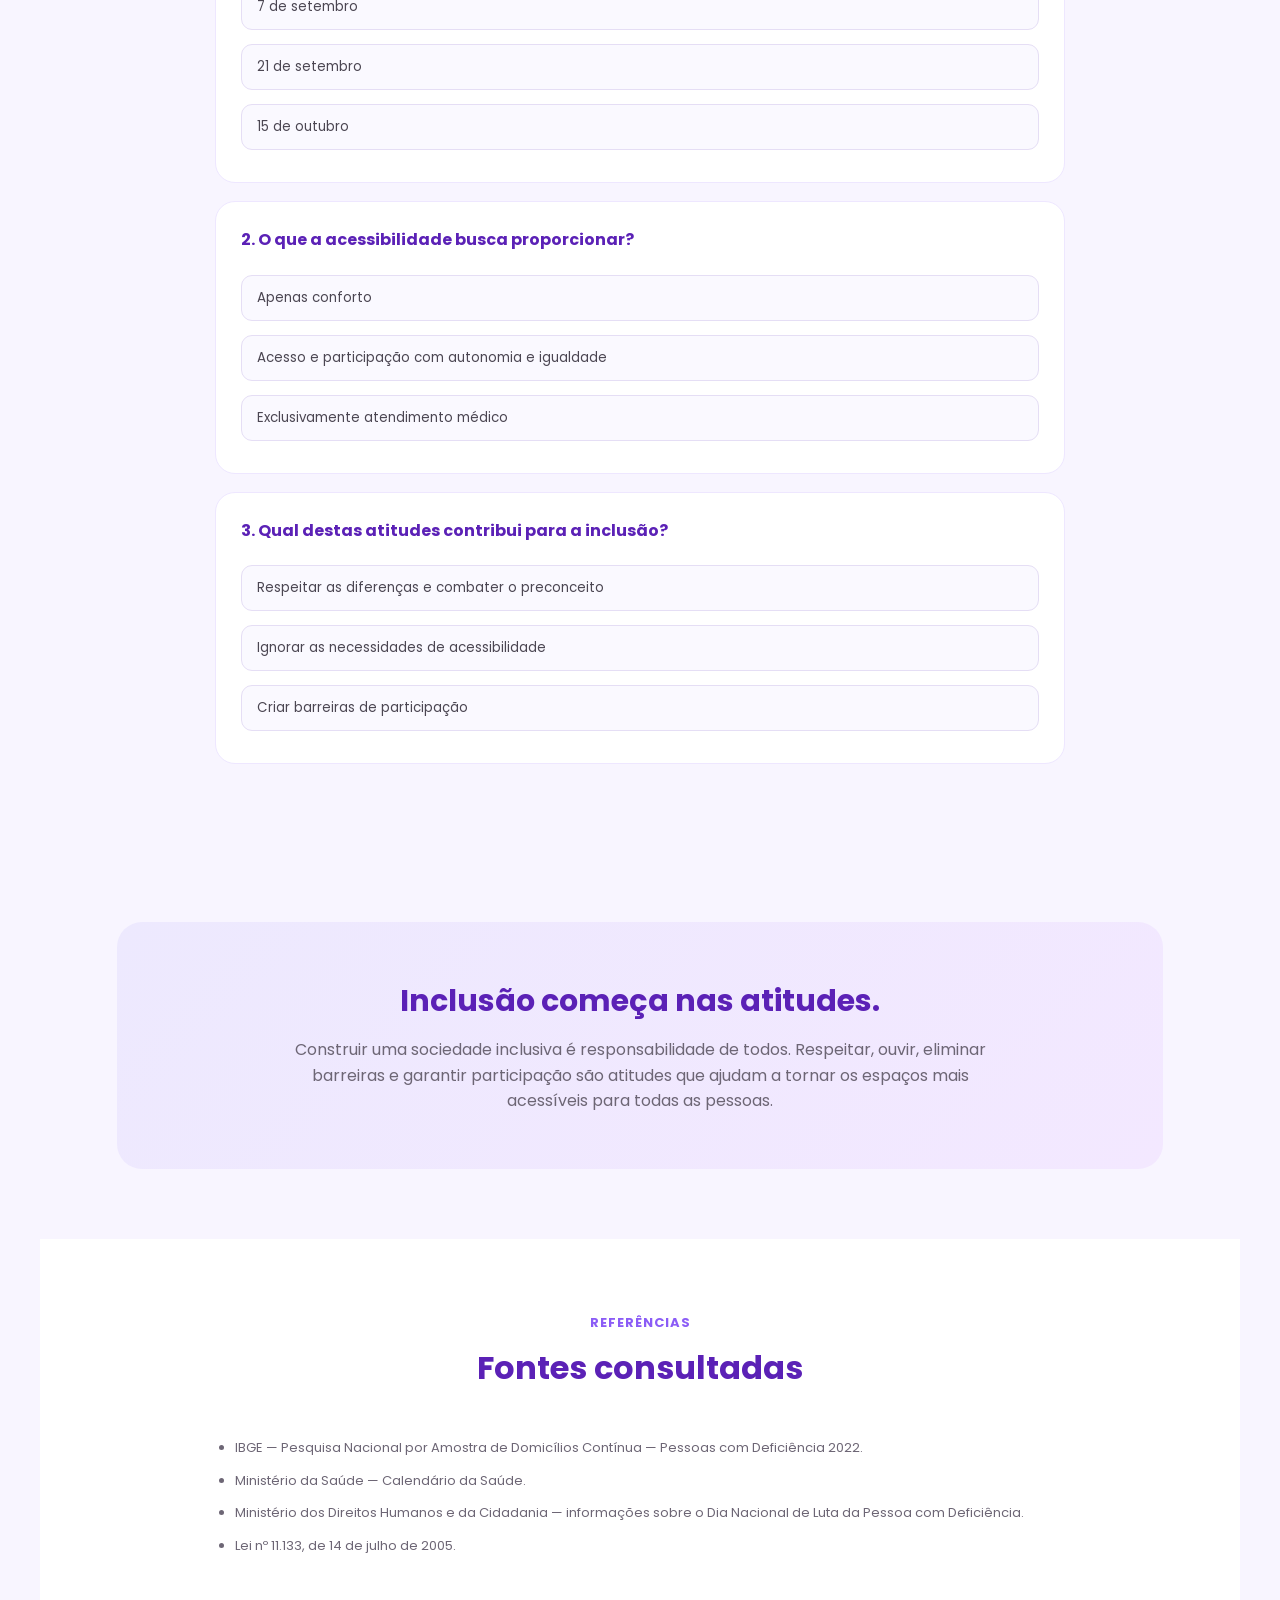
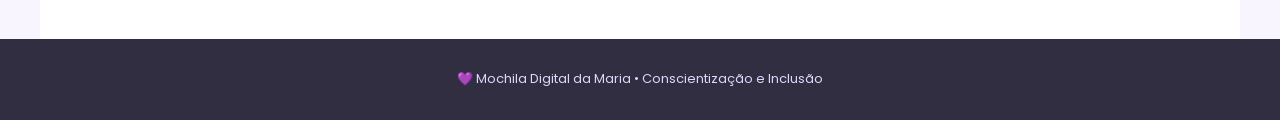
==== commit 4a764503: "Update conscientizacao.html" ====
--- a/conscientizacao.html
+++ b/conscientizacao.html
@@ -1535,23 +1535,15 @@
 
     <div class="video-box">
 
-        <!--
-            COLOQUE O VÍDEO NA MESMA PASTA
-            DESTE ARQUIVO.
-
-            NOME DO ARQUIVO:
-            video-conscientizacao.mp4
-        -->
-
-        <video controls>
-
-            <source
-                src="video-conscientizacao.mp4"
-                type="video/mp4"
-            >
-
-            Seu navegador não consegue reproduzir este vídeo.
-
+<iframe
+    width="100%"
+    height="500"
+    src="https://www.youtube.com/embed/13kAC6mKmdU"
+    title="Inclusão e acessibilidade de pessoas com deficiência"
+    frameborder="0"
+    allow="accelerometer; autoplay; clipboard-write; encrypted-media; gyroscope; picture-in-picture; web-share"
+    allowfullscreen>
+</iframe>
         </video>
 
 
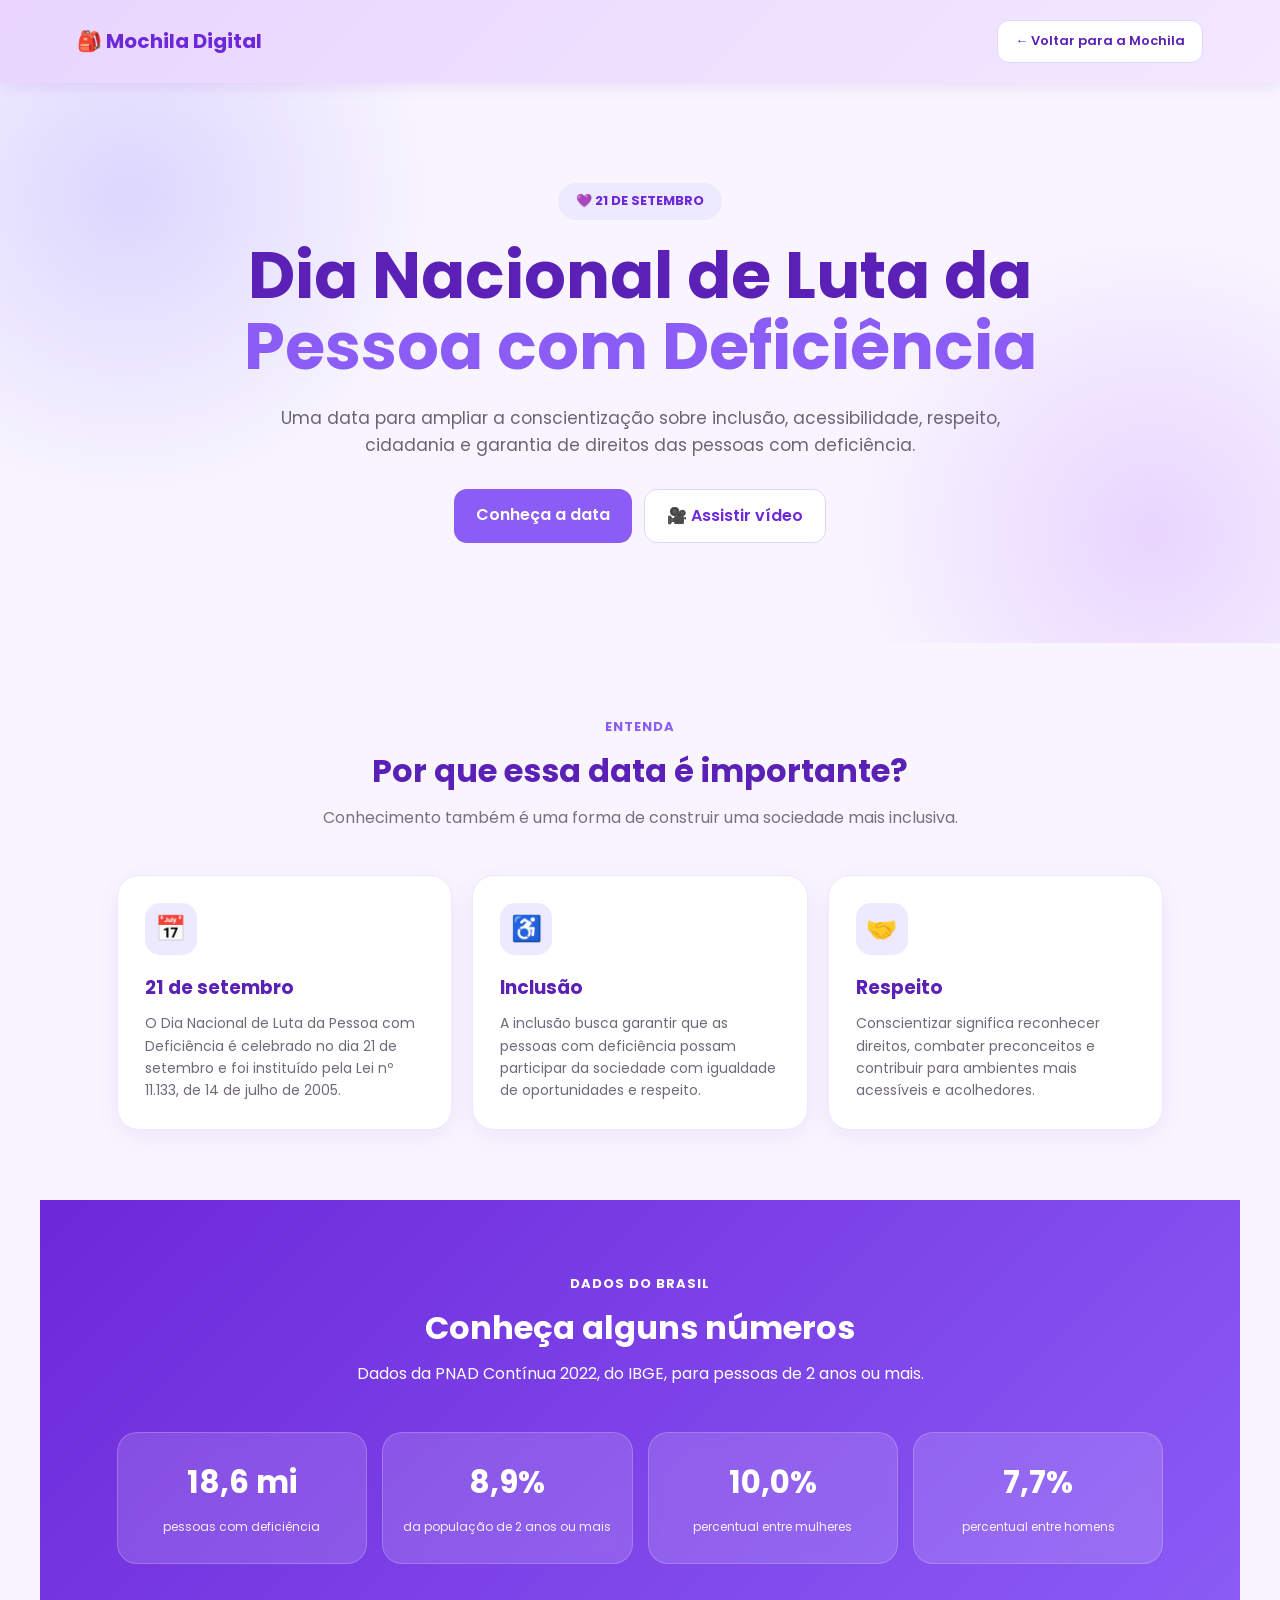
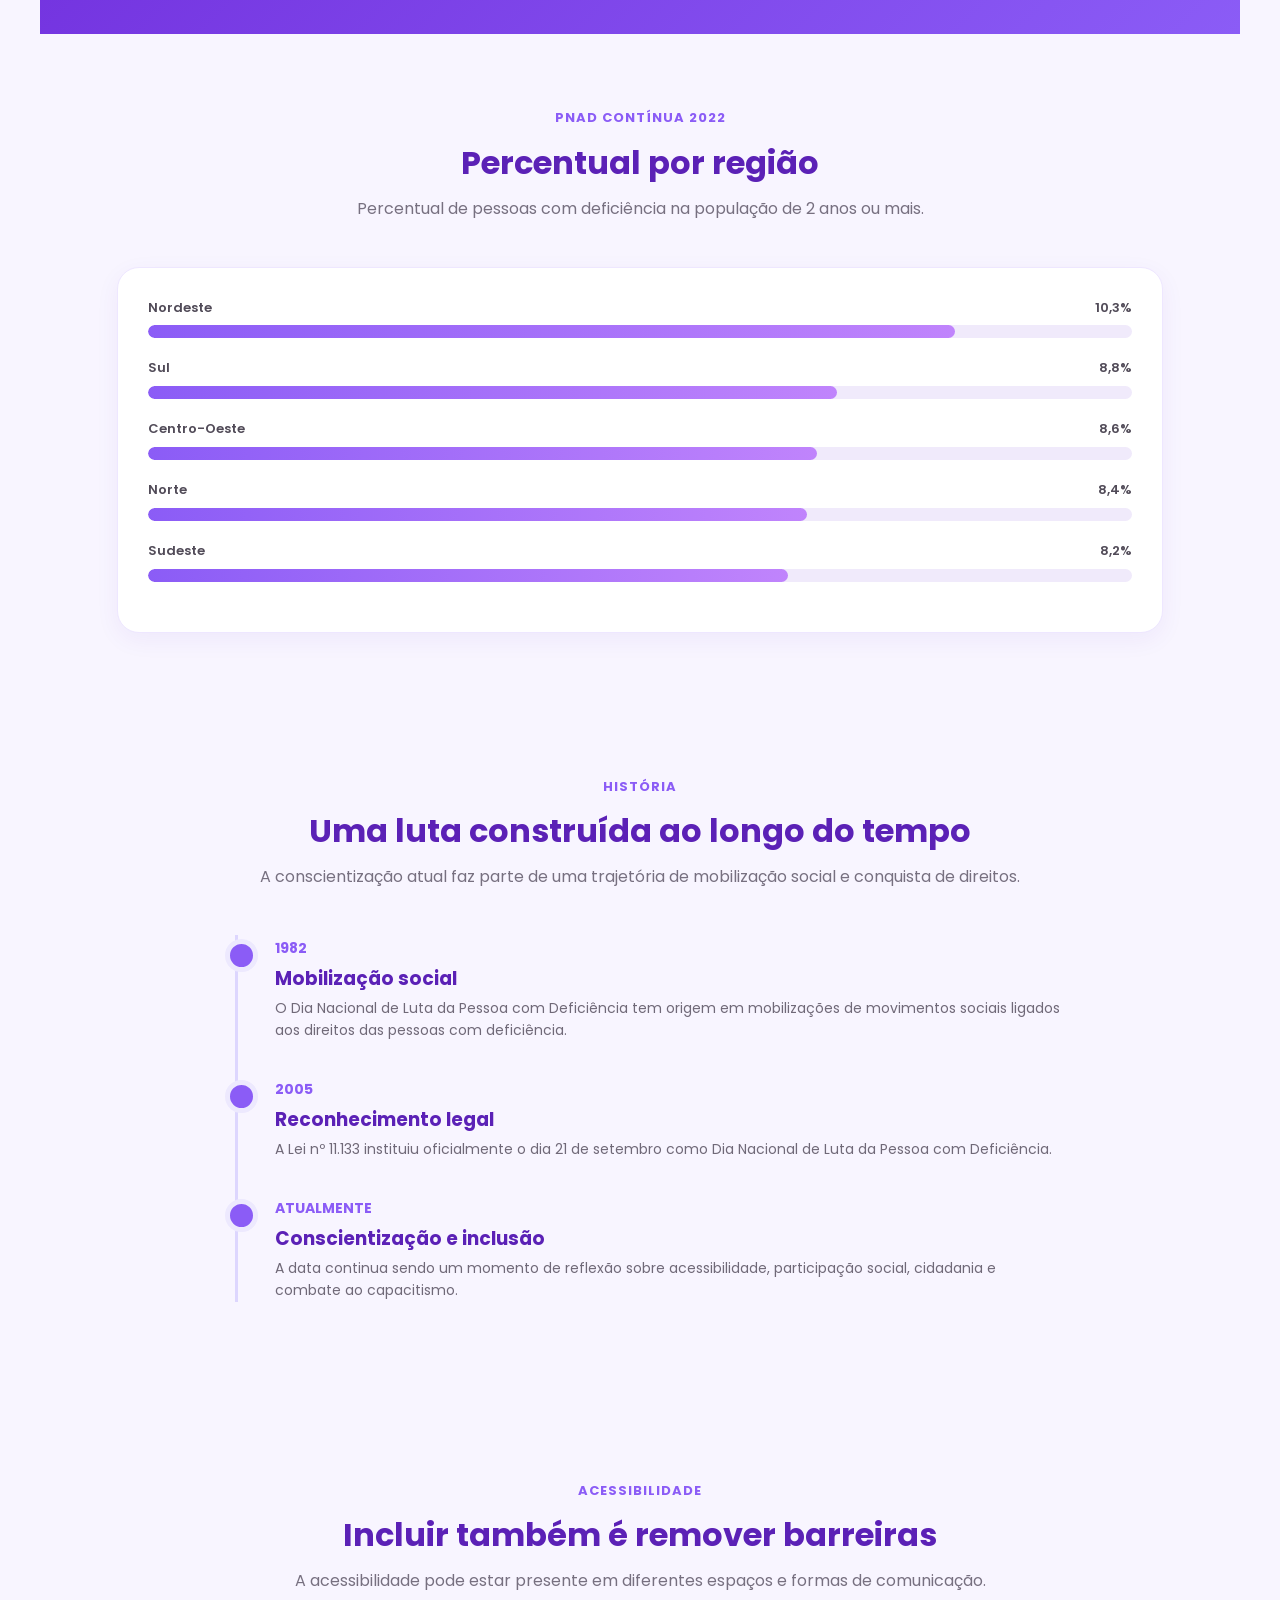
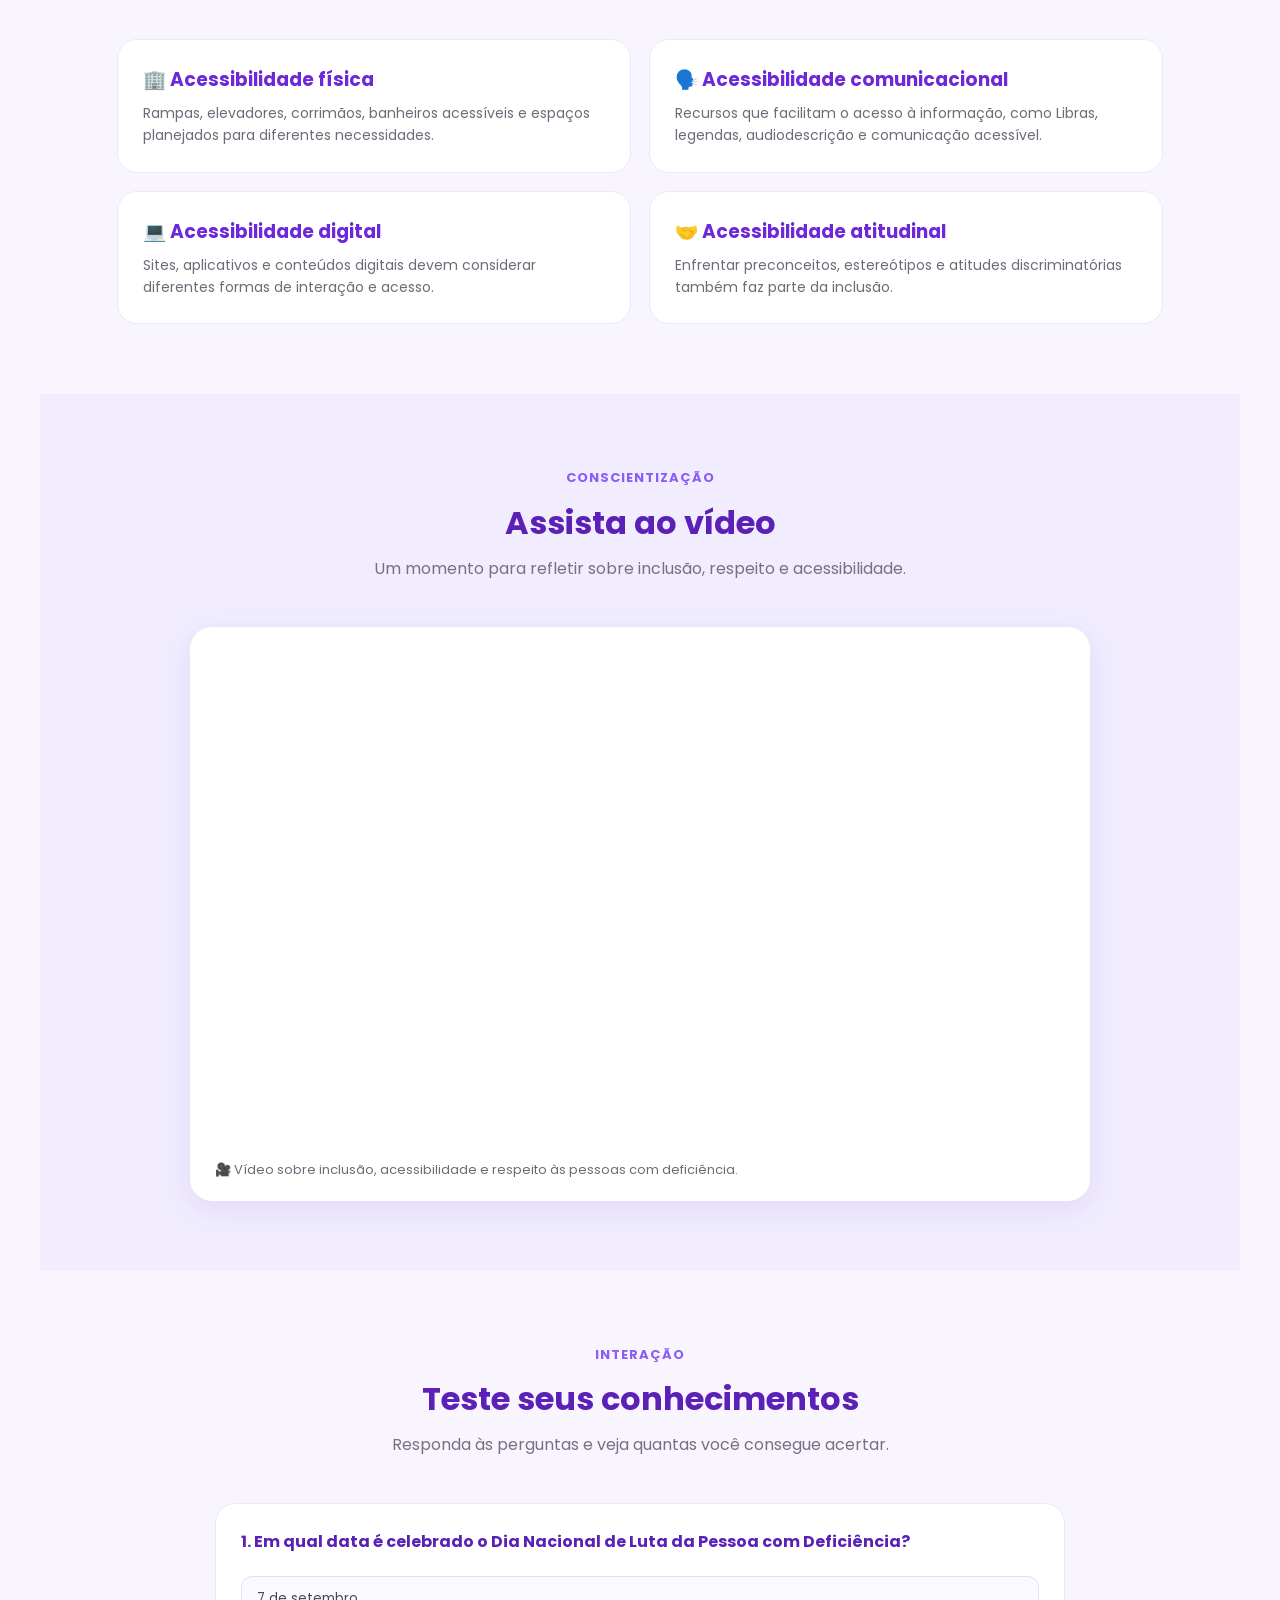
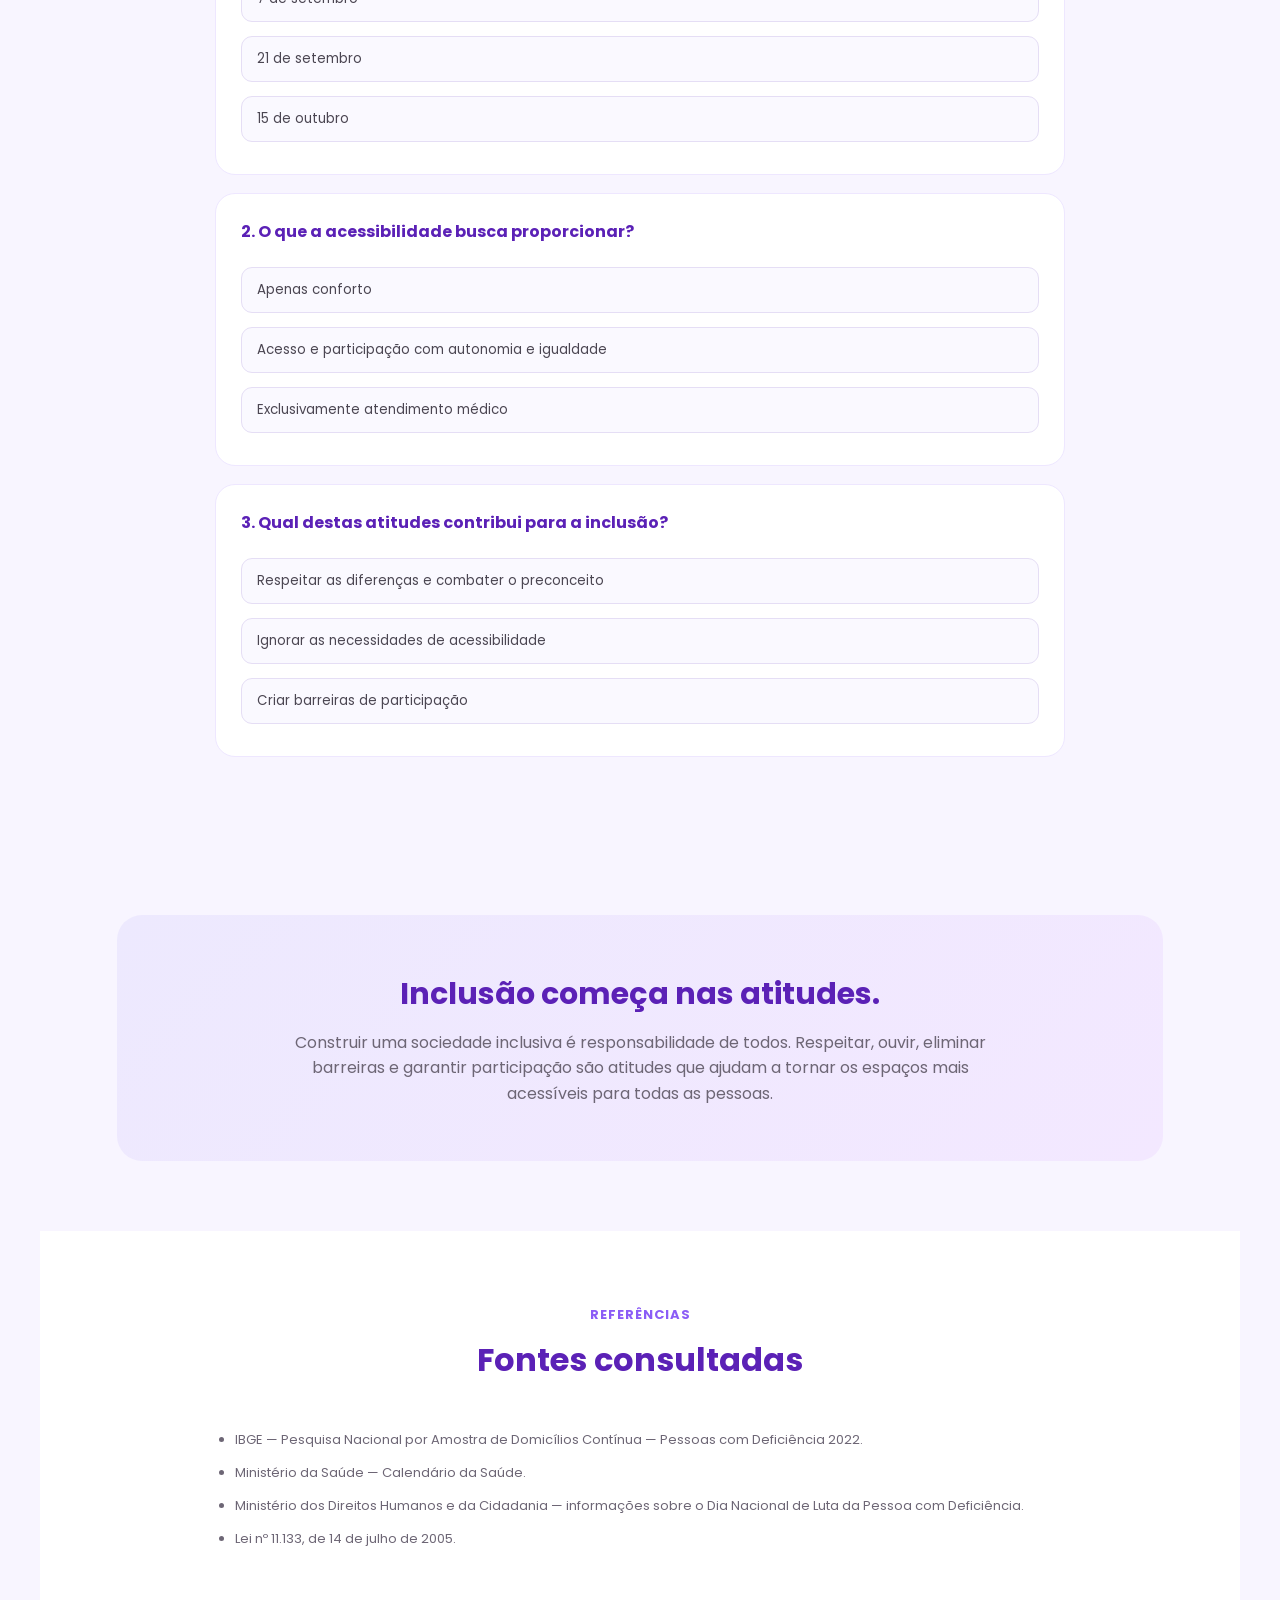
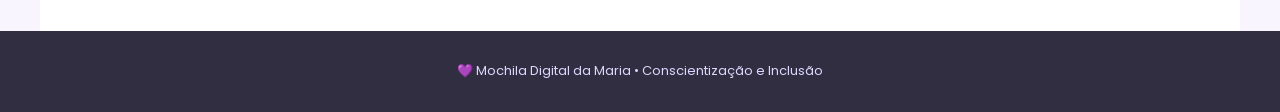
==== commit 8334a586: "Update conscientizacao.html" ====
--- a/conscientizacao.html
+++ b/conscientizacao.html
@@ -655,15 +655,13 @@
     0 8px 30px rgba(91,33,182,.10);
 }
 
-.video-box video{
-
+.video-box iframe{
     width:100%;
-
+    height:500px;
     display:block;
-
+    border:none;
     border-radius:15px;
 
-    background:#171222;
 }
 
 .video-legenda{
@@ -1533,28 +1531,20 @@
     </div>
 
 
-    <div class="video-box">
-
-<iframe
-    width="100%"
-    height="500"
-    src="https://www.youtube.com/embed/13kAC6mKmdU"
-    title="Inclusão e acessibilidade de pessoas com deficiência"
-    frameborder="0"
-    allow="accelerometer; autoplay; clipboard-write; encrypted-media; gyroscope; picture-in-picture; web-share"
-    allowfullscreen>
-</iframe>
-        </video>
-
-
-        <div class="video-legenda">
-
-            🎥 Vídeo de conscientização sobre a importância
-            da inclusão e do respeito às pessoas com deficiência.
-
-        </div>
-
+   <div class="video-box">
+
+    <iframe
+        src="https://www.youtube.com/embed/13kAC6mKmdU"
+        title="Inclusão e acessibilidade de pessoas com deficiência"
+        allow="accelerometer; autoplay; clipboard-write; encrypted-media; gyroscope; picture-in-picture; web-share"
+        allowfullscreen>
+    </iframe>
+
+    <div class="video-legenda">
+        🎥 Vídeo sobre inclusão, acessibilidade e respeito às pessoas com deficiência.
     </div>
+
+</div>
 
 </section>
 
